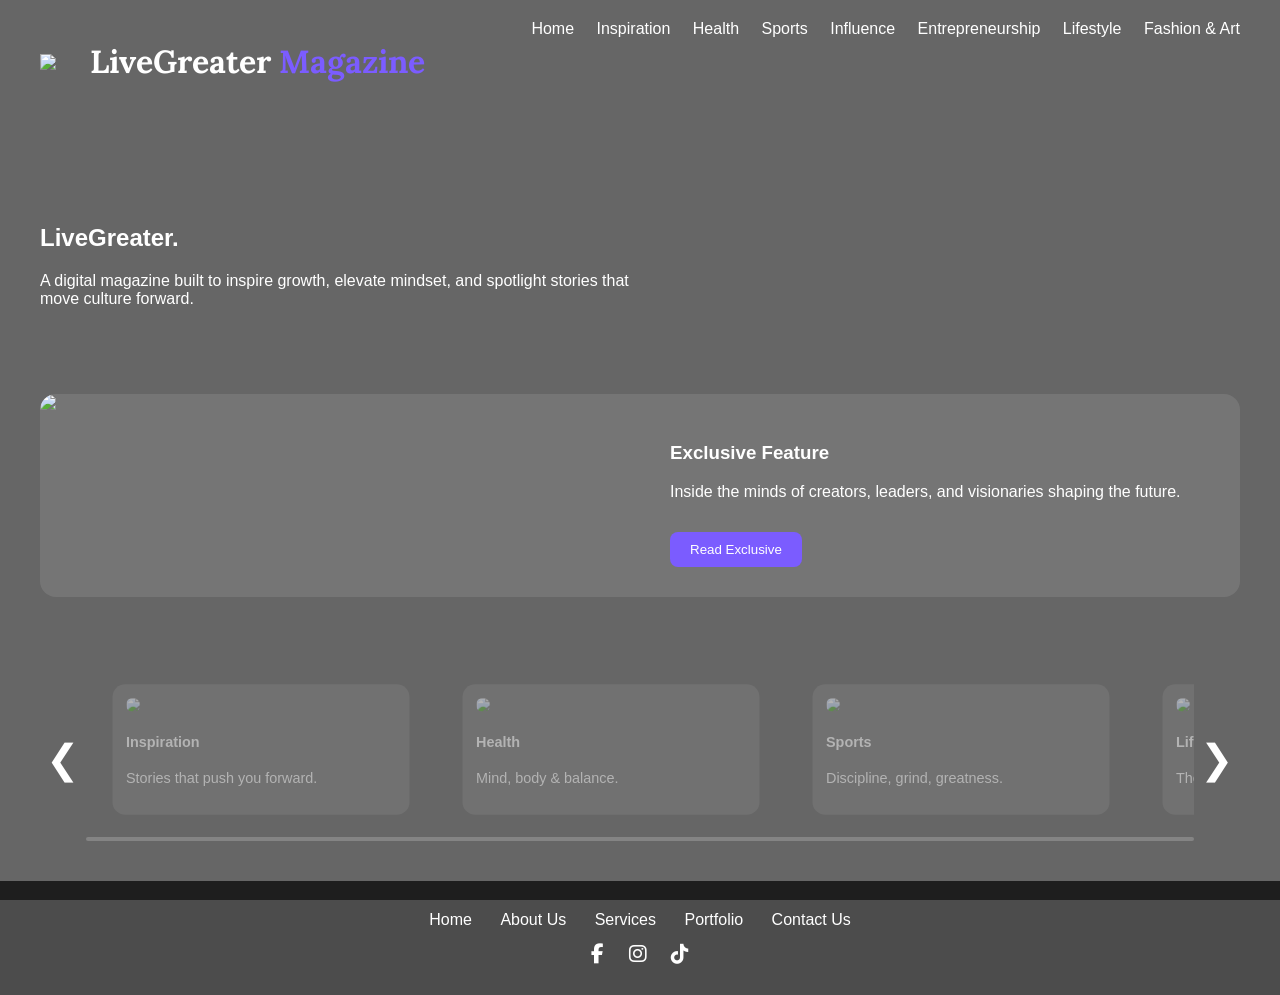
==== index.html @ 6fa76e42 "index css" ====
<!DOCTYPE html>
<html lang="en">
<head>
<meta charset="UTF-8">
<title>LiveGreater Magazine</title>

<link href="https://fonts.googleapis.com/css2?family=Lora:wght@700&display=swap" rel="stylesheet">
<link rel="stylesheet" href="https://cdnjs.cloudflare.com/ajax/libs/font-awesome/6.5.0/css/all.min.css">

<link rel="stylesheet" href="css codes\index.css">
</head>

<body>

<div class="bg-overlay"></div>

<header>
  <div class="logo">
    <img src="C:\Users\riche\OneDrive - CTU Career\Desktop\Luigi Website\images\Logo.jpeg">
    <h1>
      <span class="black">LiveGreater</span>
      <span class="purple">Magazine</span>
    </h1>
  </div>

  <nav>
    <a href="index.html" class="active">Home</a>
    <a href="inspiration.html">Inspiration</a>
    <a href="health.html">Health</a>
    <a href="sports.html">Sports</a>
    <a href="influence.html">Influence</a>
    <a href="entrepreneurship.html">Entrepreneurship</a>
    <a href="Lifestyle.html">Lifestyle</a>
    <a href="fashionart.html">Fashion & Art</a>
  </nav>
</header>

<section class="intro">
  <h2>LiveGreater.</h2>
  <div class="accent-line"></div>
  <p>
    A digital magazine built to inspire growth, elevate mindset,
    and spotlight stories that move culture forward.
  </p>
</section>

<section class="exclusive">
  <img src="C:\Users\riche\OneDrive - CTU Career\Desktop\Luigi Website\images\exclusive.JPG">
  <div class="exclusive-text">
    <h3>Exclusive Feature</h3>
    <p>
      Inside the minds of creators, leaders, and visionaries shaping the future.
    </p>
    <button class="primary-btn">Read Exclusive</button>
  </div>
</section>

<section class="slider-section">

  <button class="arrow left" onclick="slideLeft()">&#10094;</button>

  <div class="slider-window">
    <div class="slider-track" id="sliderTrack">

      <div class="card">
        <img src="C:\Users\riche\OneDrive - CTU Career\Desktop\Luigi Website\images\insp1.JPG">
        <h4>Inspiration</h4>
        <p>Stories that push you forward.</p>
      </div>

      <div class="card">
        <img src="C:\Users\riche\OneDrive - CTU Career\Desktop\Luigi Website\images\health.jpg">
        <h4>Health</h4>
        <p>Mind, body & balance.</p>
      </div>

      <div class="card">
        <img src="C:\Users\riche\OneDrive - CTU Career\Desktop\Luigi Website\images\sport.jpg">
        <h4>Sports</h4>
        <p>Discipline, grind, greatness.</p>
      </div>

      <div class="card">
        <img src="C:\Users\riche\OneDrive - CTU Career\Desktop\Luigi Website\images\lifefstyle1.JPG">
        <h4>Lifestyle</h4>
        <p>The art of living.</p>
      </div>

      <div class="card">
        <img src="C:\Users\riche\OneDrive - CTU Career\Desktop\Luigi Website\images\exclusive.JPG">
        <h4>Exclusive</h4>
        <p>Premium stories only.</p>
      </div>

    </div>

    <div class="progress-bar">
      <div class="progress"></div>
    </div>

  </div>

  <button class="arrow right" onclick="slideRight()">&#10095;</button>

</section>

<footer>
  <div class="footer-links">
    <a href="#">Home</a>
    <a href="#">About Us</a>
    <a href="#">Services</a>
    <a href="#">Portfolio</a>
    <a href="#">Contact Us</a>
  </div>

  <div class="socials">
    <i class="fab fa-facebook-f"></i>
    <i class="fab fa-instagram"></i>
    <i class="fab fa-tiktok"></i>
  </div>
</footer>

<script src="C:\Users\riche\OneDrive - CTU Career\Desktop\Luigi Website\JS codes\index.js"></script>
</body>
</html>
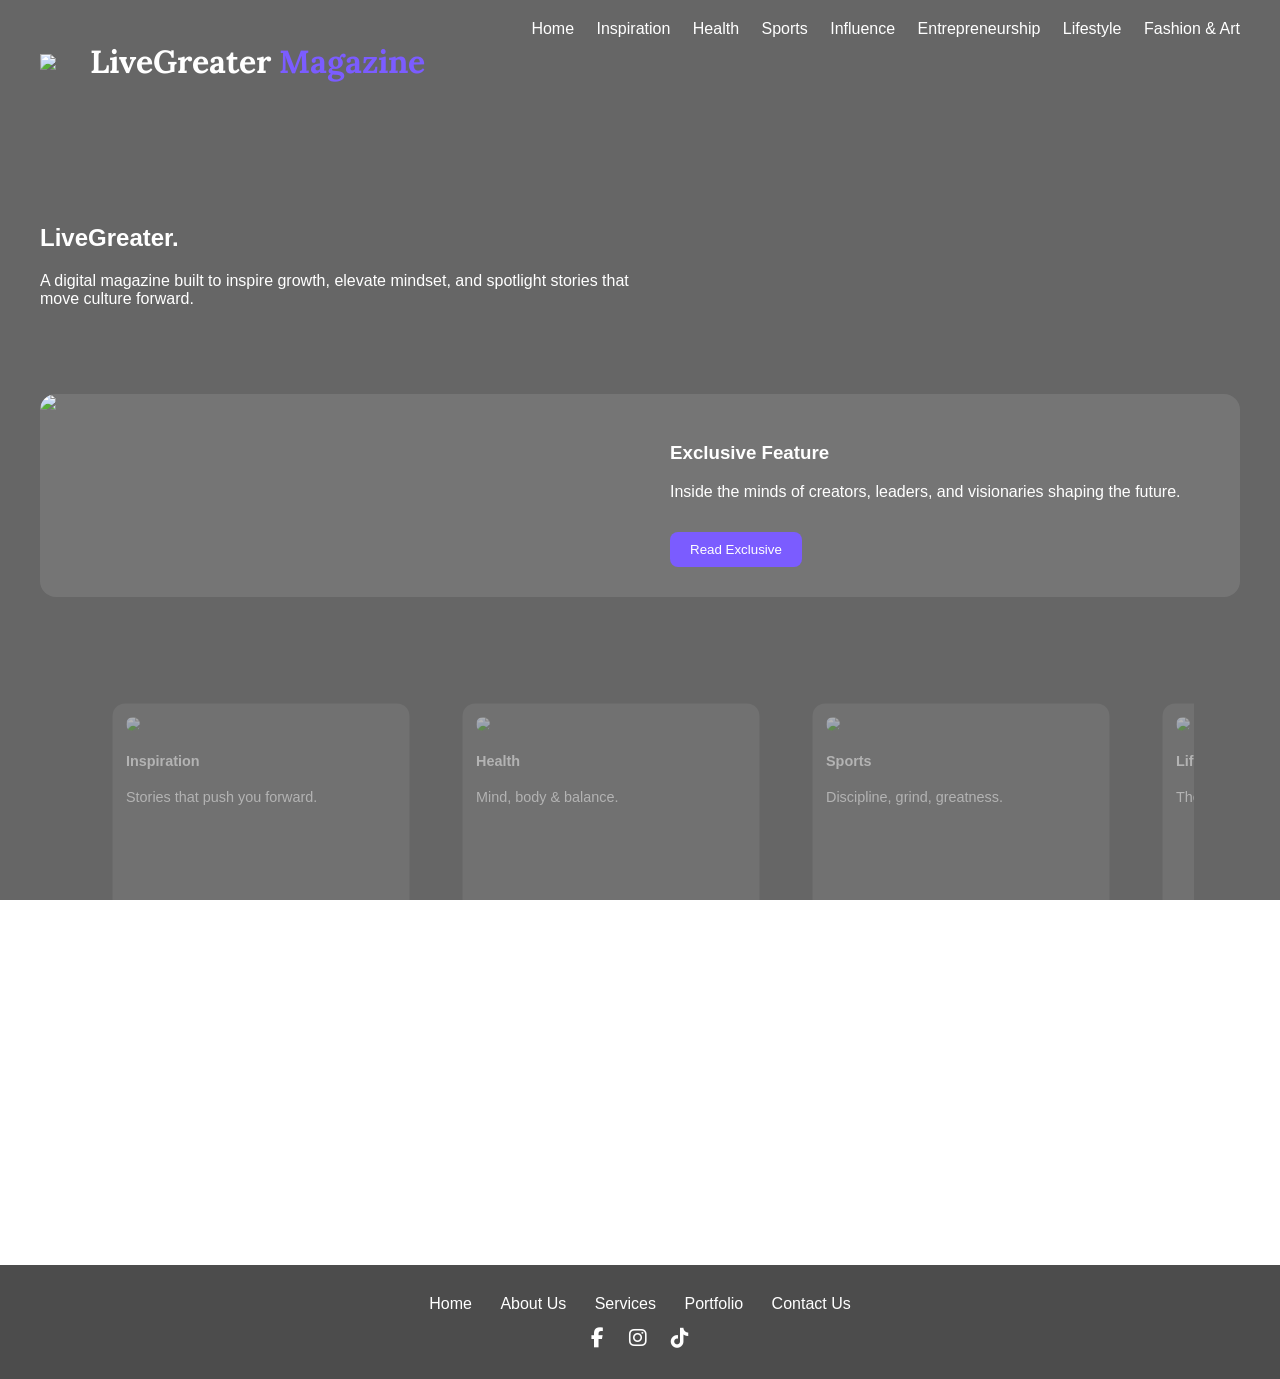
==== commit 4446eaae: "Merge branch 'main' of https://github.com/Tshiamo-RicheeyM/Luigi-Website--VS" ====
--- a/index.html
+++ b/index.html
@@ -87,7 +87,7 @@
       </div>
 
       <div class="card">
-        <img src="C:\Users\riche\OneDrive - CTU Career\Desktop\Luigi Website\images\exclusive.JPG">
+        <img src="images\exclusive.JPG">
         <h4>Exclusive</h4>
         <p>Premium stories only.</p>
       </div>
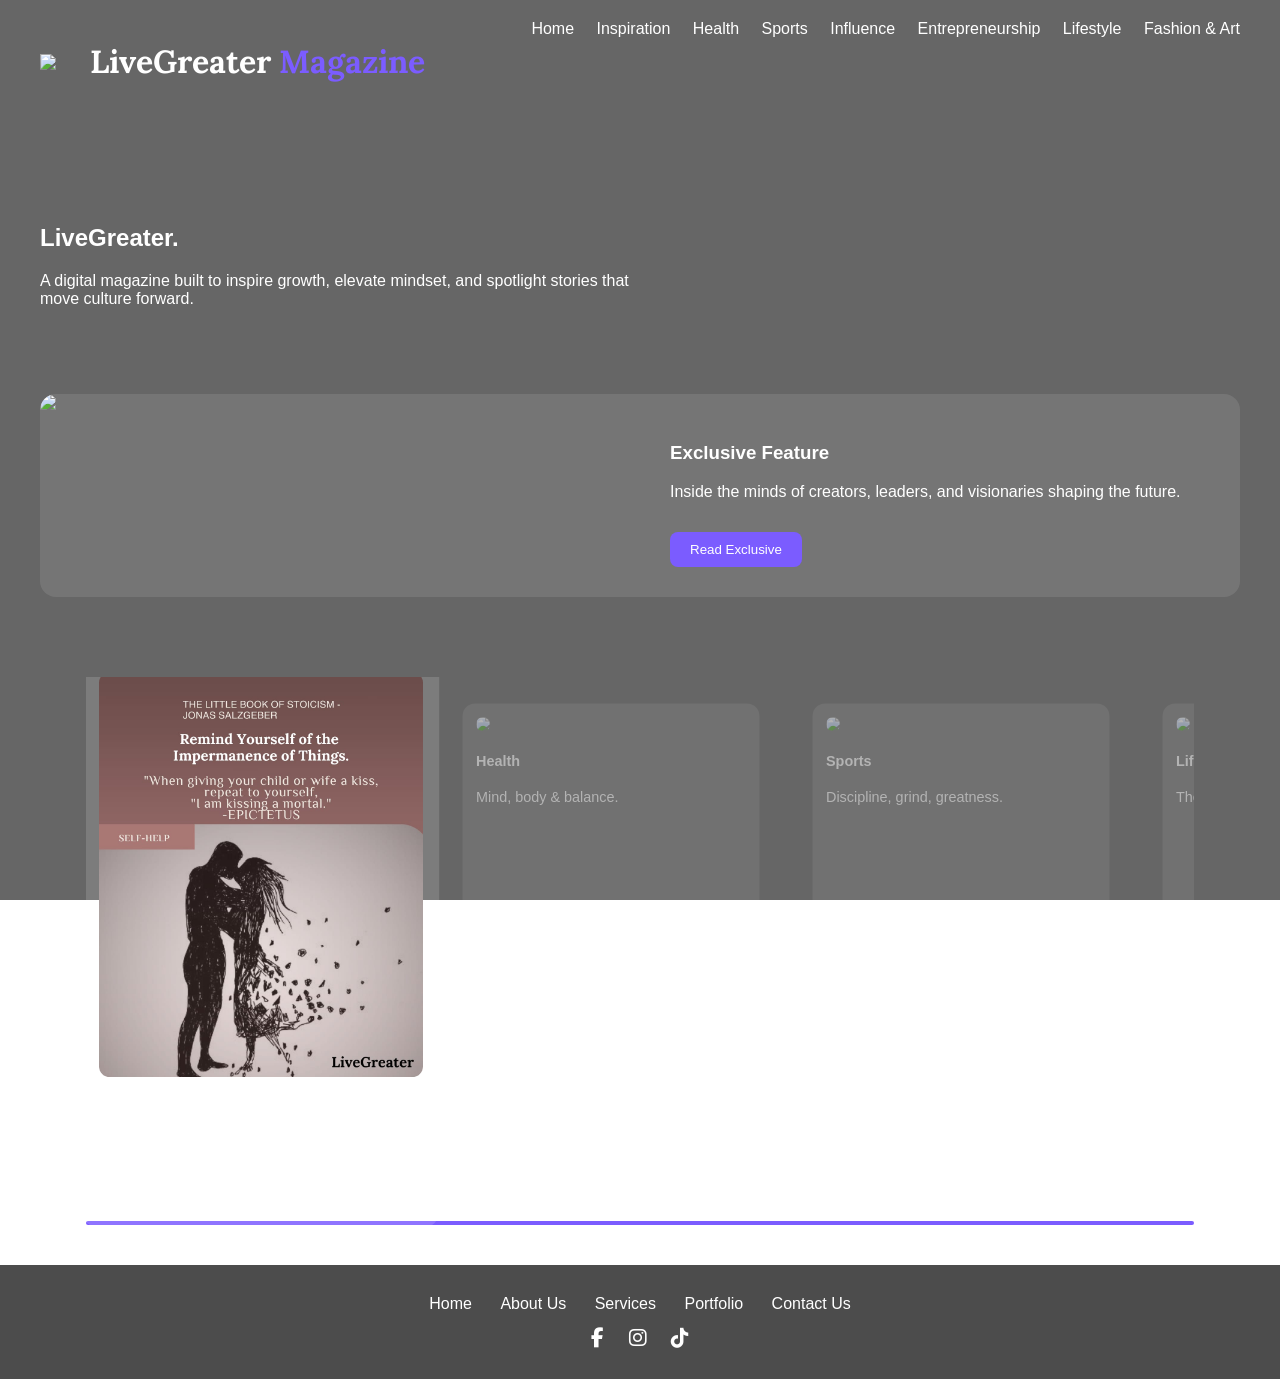
==== commit bb905e56: "files image" ====
--- a/index.html
+++ b/index.html
@@ -24,14 +24,14 @@
   </div>
 
   <nav>
-    <a href="index.html" class="active">Home</a>
-    <a href="inspiration.html">Inspiration</a>
-    <a href="health.html">Health</a>
-    <a href="sports.html">Sports</a>
-    <a href="influence.html">Influence</a>
-    <a href="entrepreneurship.html">Entrepreneurship</a>
-    <a href="Lifestyle.html">Lifestyle</a>
-    <a href="fashionart.html">Fashion & Art</a>
+    <a href="html codes\index.html" class="active">Home</a>
+    <a href="html codes\inspiration.html">Inspiration</a>
+    <a href="html codes\health.html">Health</a>
+    <a href="html codes\sports.html">Sports</a>
+    <a href="html codes\influence.html">Influence</a>
+    <a href="html codes\entrepreneurship.html">Entrepreneurship</a>
+    <a href="html codes\Lifestyle.html">Lifestyle</a>
+    <a href="html codes\fashionart.html">Fashion & Art</a>
   </nav>
 </header>
 
@@ -63,7 +63,7 @@
     <div class="slider-track" id="sliderTrack">
 
       <div class="card">
-        <img src="C:\Users\riche\OneDrive - CTU Career\Desktop\Luigi Website\images\insp1.JPG">
+        <img src="\images\insp1.JPG">
         <h4>Inspiration</h4>
         <p>Stories that push you forward.</p>
       </div>
@@ -120,6 +120,6 @@
   </div>
 </footer>
 
-<script src="C:\Users\riche\OneDrive - CTU Career\Desktop\Luigi Website\JS codes\index.js"></script>
+<script src="JS codes\index.js"></script>
 </body>
 </html>
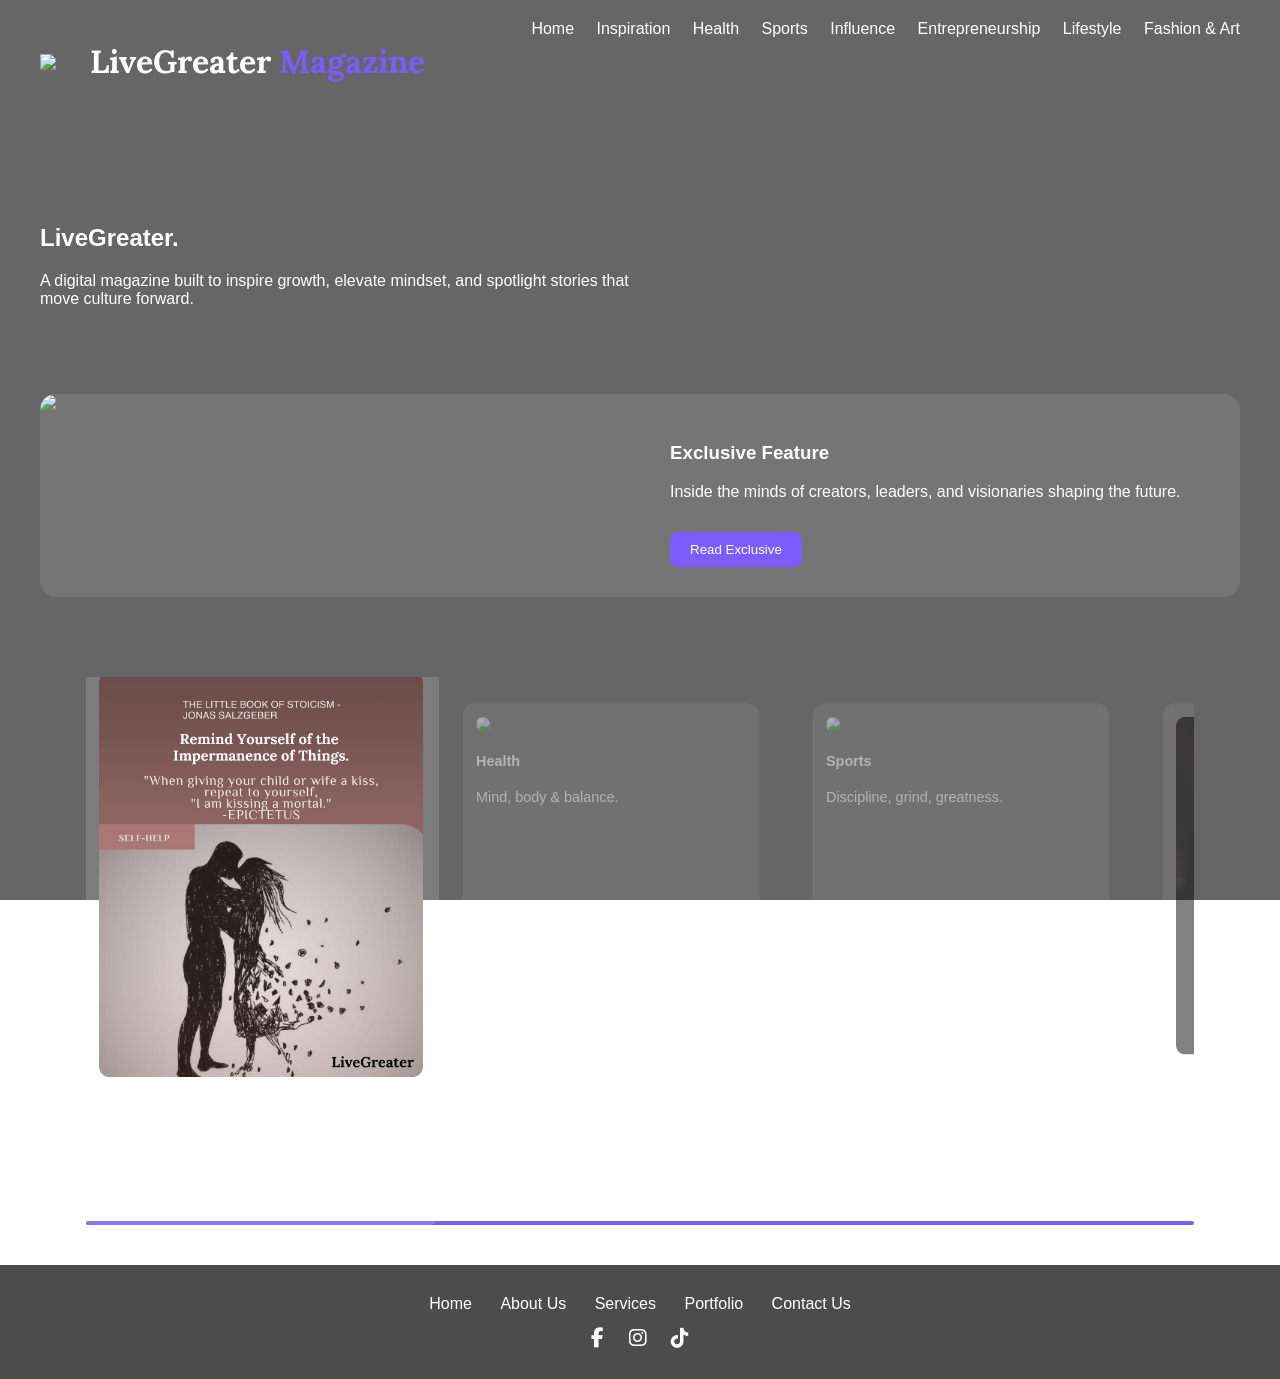
==== commit 0866657d: "Update image paths to relative URLs" ====
--- a/index.html
+++ b/index.html
@@ -69,19 +69,19 @@
       </div>
 
       <div class="card">
-        <img src="C:\Users\riche\OneDrive - CTU Career\Desktop\Luigi Website\images\health.jpg">
+        <img src="images\health.jpg">
         <h4>Health</h4>
         <p>Mind, body & balance.</p>
       </div>
 
       <div class="card">
-        <img src="C:\Users\riche\OneDrive - CTU Career\Desktop\Luigi Website\images\sport.jpg">
+        <img src="images\sport.jpg">
         <h4>Sports</h4>
         <p>Discipline, grind, greatness.</p>
       </div>
 
       <div class="card">
-        <img src="C:\Users\riche\OneDrive - CTU Career\Desktop\Luigi Website\images\lifefstyle1.JPG">
+        <img src="images\lifefstyle1.JPG">
         <h4>Lifestyle</h4>
         <p>The art of living.</p>
       </div>
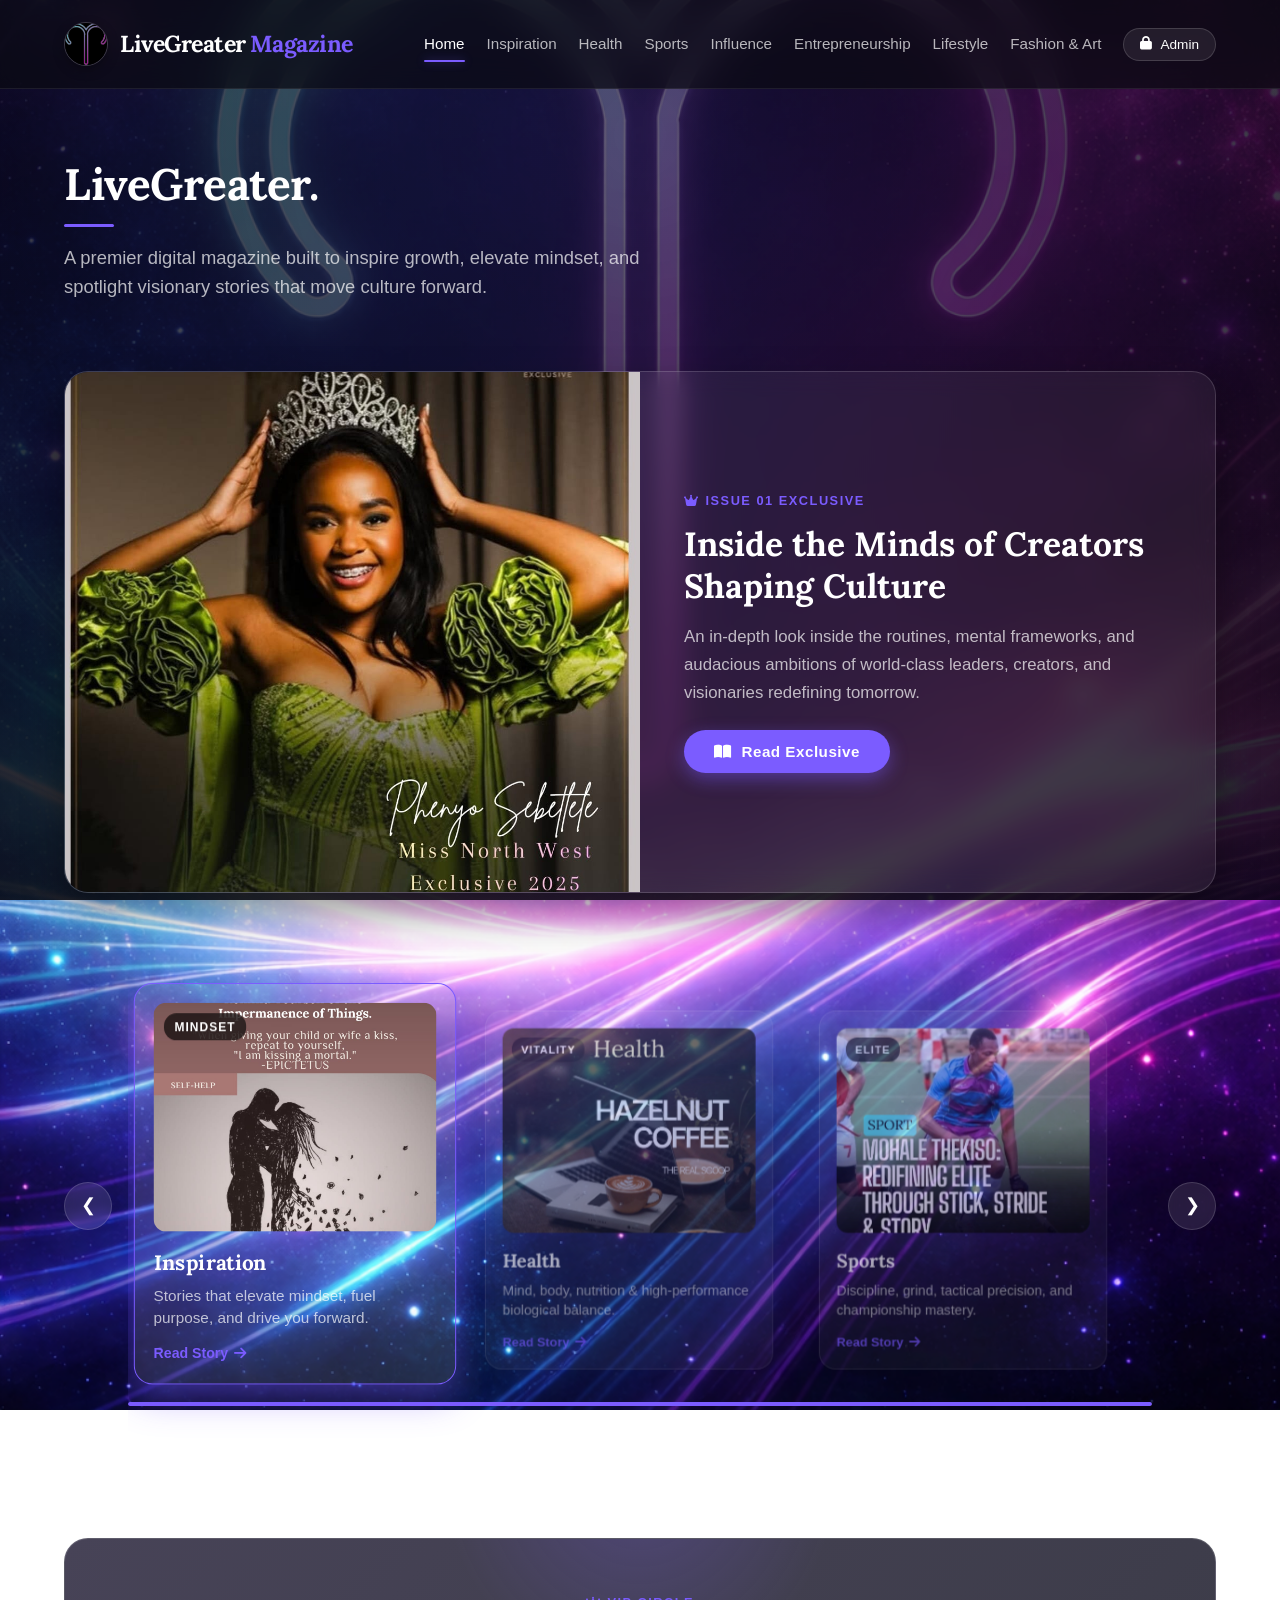
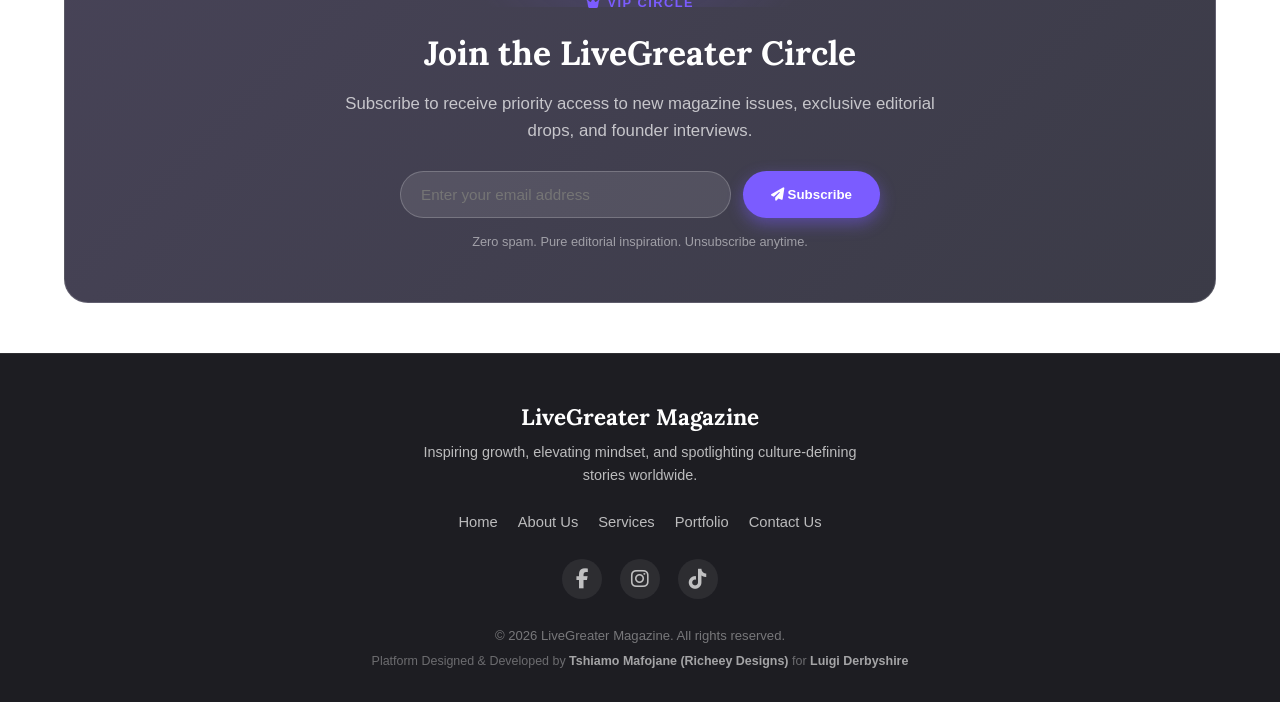
==== commit 05a07638: "Complete LiveGreater Magazine Phase 1: Responsive design, fix broken paths, interactive reader modal" ====
--- a/index.html
+++ b/index.html
@@ -1,95 +1,156 @@
 <!DOCTYPE html>
 <html lang="en">
 <head>
-<meta charset="UTF-8">
-<title>LiveGreater Magazine</title>
-
-<link href="https://fonts.googleapis.com/css2?family=Lora:wght@700&display=swap" rel="stylesheet">
-<link rel="stylesheet" href="https://cdnjs.cloudflare.com/ajax/libs/font-awesome/6.5.0/css/all.min.css">
-
-<link rel="stylesheet" href="css codes\index.css">
+  <meta charset="UTF-8">
+  <meta name="viewport" content="width=device-width, initial-scale=1.0">
+  <title>LiveGreater Magazine | Digital Publication Platform</title>
+
+  <!-- Typography & Icons -->
+  <link rel="preconnect" href="https://fonts.googleapis.com">
+  <link rel="preconnect" href="https://fonts.gstatic.com" crossorigin>
+  <link href="https://fonts.googleapis.com/css2?family=Lora:ital,wght@0,500;0,600;0,700;1,400&display=swap" rel="stylesheet">
+  <link rel="stylesheet" href="https://cdnjs.cloudflare.com/ajax/libs/font-awesome/6.5.0/css/all.min.css">
+
+  <!-- Stylesheets -->
+  <link rel="stylesheet" href="css codes/index.css">
 </head>
 
 <body>
 
 <div class="bg-overlay"></div>
 
+<!-- HEADER -->
 <header>
-  <div class="logo">
-    <img src="C:\Users\riche\OneDrive - CTU Career\Desktop\Luigi Website\images\Logo.jpeg">
+  <a href="index.html" class="logo">
+    <img src="images/Logo.jpeg" alt="LiveGreater Magazine Logo">
     <h1>
       <span class="black">LiveGreater</span>
       <span class="purple">Magazine</span>
     </h1>
-  </div>
+  </a>
 
   <nav>
-    <a href="html codes\index.html" class="active">Home</a>
-    <a href="html codes\inspiration.html">Inspiration</a>
-    <a href="html codes\health.html">Health</a>
-    <a href="html codes\sports.html">Sports</a>
-    <a href="html codes\influence.html">Influence</a>
-    <a href="html codes\entrepreneurship.html">Entrepreneurship</a>
-    <a href="html codes\Lifestyle.html">Lifestyle</a>
-    <a href="html codes\fashionart.html">Fashion & Art</a>
+    <a href="index.html" class="active">Home</a>
+    <a href="html codes/inspiration.html">Inspiration</a>
+    <a href="html codes/health.html">Health</a>
+    <a href="html codes/sports.html">Sports</a>
+    <a href="html codes/influence.html">Influence</a>
+    <a href="html codes/entrepreneurship.html">Entrepreneurship</a>
+    <a href="html codes/lifestyle.html">Lifestyle</a>
+    <a href="html codes/fashionart.html">Fashion & Art</a>
   </nav>
 </header>
 
+<!-- INTRO -->
 <section class="intro">
   <h2>LiveGreater.</h2>
   <div class="accent-line"></div>
   <p>
-    A digital magazine built to inspire growth, elevate mindset,
-    and spotlight stories that move culture forward.
+    A premier digital magazine built to inspire growth, elevate mindset,
+    and spotlight visionary stories that move culture forward.
   </p>
 </section>
 
+<!-- EXCLUSIVE HERO FEATURE -->
 <section class="exclusive">
-  <img src="C:\Users\riche\OneDrive - CTU Career\Desktop\Luigi Website\images\exclusive.JPG">
+  <img src="images/exclusive.JPG" alt="Exclusive Editorial Feature Cover">
   <div class="exclusive-text">
-    <h3>Exclusive Feature</h3>
+    <span class="feature-badge"><i class="fas fa-crown"></i> ISSUE 01 EXCLUSIVE</span>
+    <h3>Inside the Minds of Creators Shaping Culture</h3>
     <p>
-      Inside the minds of creators, leaders, and visionaries shaping the future.
+      An in-depth look inside the routines, mental frameworks, and audacious ambitions of
+      world-class leaders, creators, and visionaries redefining tomorrow.
     </p>
-    <button class="primary-btn">Read Exclusive</button>
-  </div>
-</section>
-
+    <button class="primary-btn"><i class="fas fa-book-open"></i> Read Exclusive</button>
+  </div>
+</section>
+
+<!-- SLIDER SECTION -->
 <section class="slider-section">
 
-  <button class="arrow left" onclick="slideLeft()">&#10094;</button>
+  <button class="arrow left" aria-label="Previous slide">&#10094;</button>
 
   <div class="slider-window">
     <div class="slider-track" id="sliderTrack">
 
       <div class="card">
-        <img src="\images\insp1.JPG">
+        <div class="card-img-wrapper">
+          <span class="card-tag">Mindset</span>
+          <img src="images/insp1.JPG" alt="Inspiration Cover">
+        </div>
         <h4>Inspiration</h4>
-        <p>Stories that push you forward.</p>
-      </div>
-
-      <div class="card">
-        <img src="images\health.jpg">
+        <p>Stories that elevate mindset, fuel purpose, and drive you forward.</p>
+        <span class="card-read-more">Read Story <i class="fas fa-arrow-right"></i></span>
+      </div>
+
+      <div class="card">
+        <div class="card-img-wrapper">
+          <span class="card-tag">Vitality</span>
+          <img src="images/health.JPG" alt="Health Cover">
+        </div>
         <h4>Health</h4>
-        <p>Mind, body & balance.</p>
-      </div>
-
-      <div class="card">
-        <img src="images\sport.jpg">
+        <p>Mind, body, nutrition & high-performance biological balance.</p>
+        <span class="card-read-more">Read Story <i class="fas fa-arrow-right"></i></span>
+      </div>
+
+      <div class="card">
+        <div class="card-img-wrapper">
+          <span class="card-tag">Elite</span>
+          <img src="images/sport.JPG" alt="Sports Cover">
+        </div>
         <h4>Sports</h4>
-        <p>Discipline, grind, greatness.</p>
-      </div>
-
-      <div class="card">
-        <img src="images\lifefstyle1.JPG">
+        <p>Discipline, grind, tactical precision, and championship mastery.</p>
+        <span class="card-read-more">Read Story <i class="fas fa-arrow-right"></i></span>
+      </div>
+
+      <div class="card">
+        <div class="card-img-wrapper">
+          <span class="card-tag">Curated</span>
+          <img src="images/travel.JPG" alt="Lifestyle Cover">
+        </div>
         <h4>Lifestyle</h4>
-        <p>The art of living.</p>
-      </div>
-
-      <div class="card">
-        <img src="images\exclusive.JPG">
+        <p>The art of curated living, elevated spaces, and daily rituals.</p>
+        <span class="card-read-more">Read Story <i class="fas fa-arrow-right"></i></span>
+      </div>
+
+      <div class="card">
+        <div class="card-img-wrapper">
+          <span class="card-tag">Visionary</span>
+          <img src="images/entrepreneur.JPG" alt="Entrepreneurship Cover">
+        </div>
+        <h4>Entrepreneurship</h4>
+        <p>Blueprints, execution, capital strategy, and scaling systems.</p>
+        <span class="card-read-more">Read Story <i class="fas fa-arrow-right"></i></span>
+      </div>
+
+      <div class="card">
+        <div class="card-img-wrapper">
+          <span class="card-tag">Aesthetic</span>
+          <img src="images/fashion.JPG" alt="Fashion and Art Cover">
+        </div>
+        <h4>Fashion & Art</h4>
+        <p>Avant-garde silhouettes, identity, and wearable culture.</p>
+        <span class="card-read-more">Read Story <i class="fas fa-arrow-right"></i></span>
+      </div>
+
+      <div class="card">
+        <div class="card-img-wrapper">
+          <span class="card-tag">Culture</span>
+          <img src="images/influence.JPG" alt="Influence Cover">
+        </div>
+        <h4>Influence</h4>
+        <p>Power, presence, perspective, and the architecture of impact.</p>
+        <span class="card-read-more">Read Story <i class="fas fa-arrow-right"></i></span>
+      </div>
+
+      <div class="card">
+        <div class="card-img-wrapper">
+          <span class="card-tag">Premiere</span>
+          <img src="images/exclusive.JPG" alt="Exclusive Editorial Drop">
+        </div>
         <h4>Exclusive</h4>
-        <p>Premium stories only.</p>
+        <p>Premium editorial drops reserved for our inner circle.</p>
+        <span class="card-read-more">Read Story <i class="fas fa-arrow-right"></i></span>
       </div>
 
     </div>
@@ -100,13 +161,33 @@
 
   </div>
 
-  <button class="arrow right" onclick="slideRight()">&#10095;</button>
-
-</section>
-
+  <button class="arrow right" aria-label="Next slide">&#10095;</button>
+
+</section>
+
+<!-- NEWSLETTER / VIP CIRCLE -->
+<section class="newsletter-section">
+  <div class="newsletter-content">
+    <span class="feature-badge"><i class="fas fa-crown"></i> VIP CIRCLE</span>
+    <h3>Join the LiveGreater Circle</h3>
+    <p>Subscribe to receive priority access to new magazine issues, exclusive editorial drops, and founder interviews.</p>
+    <form class="newsletter-form" id="newsletterForm">
+      <input type="email" placeholder="Enter your email address" required aria-label="Email address">
+      <button type="submit"><i class="fas fa-paper-plane"></i> Subscribe</button>
+    </form>
+    <div class="newsletter-note">Zero spam. Pure editorial inspiration. Unsubscribe anytime.</div>
+  </div>
+</section>
+
+<!-- FOOTER -->
 <footer>
+  <div class="footer-brand">
+    <h4>LiveGreater Magazine</h4>
+    <p>Inspiring growth, elevating mindset, and spotlighting culture-defining stories worldwide.</p>
+  </div>
+
   <div class="footer-links">
-    <a href="#">Home</a>
+    <a href="index.html">Home</a>
     <a href="#">About Us</a>
     <a href="#">Services</a>
     <a href="#">Portfolio</a>
@@ -114,12 +195,15 @@
   </div>
 
   <div class="socials">
-    <i class="fab fa-facebook-f"></i>
-    <i class="fab fa-instagram"></i>
-    <i class="fab fa-tiktok"></i>
-  </div>
+    <a href="https://facebook.com" target="_blank" rel="noopener" aria-label="Facebook"><i class="fab fa-facebook-f"></i></a>
+    <a href="https://instagram.com" target="_blank" rel="noopener" aria-label="Instagram"><i class="fab fa-instagram"></i></a>
+    <a href="https://tiktok.com" target="_blank" rel="noopener" aria-label="TikTok"><i class="fab fa-tiktok"></i></a>
+  </div>
+
+  <div class="copyright">&copy; 2026 LiveGreater Magazine. All rights reserved.</div>
+  <div class="developer-credit">Platform Designed & Developed by <strong>Tshiamo Mafojane (Richeey Designs)</strong> for <strong>Luigi Derbyshire</strong></div>
 </footer>
 
-<script src="JS codes\index.js"></script>
+<script src="JS codes/main.js"></script>
 </body>
 </html>
--- a/css codes/index.css
+++ b/css codes/index.css
@@ -0,0 +1,17 @@
+@import url("common.css");
+
+:root {
+  --primary: #7b5cff;
+  --primary-glow: rgba(123, 92, 255, 0.45);
+}
+
+body {
+  background: url("../images/backimage.PNG") center/cover no-repeat fixed;
+}
+
+.bg-overlay {
+  position: fixed;
+  inset: 0;
+  background: radial-gradient(circle at 50% 15%, rgba(20, 15, 45, 0.65) 0%, rgba(5, 5, 12, 0.88) 100%);
+  z-index: -1;
+}
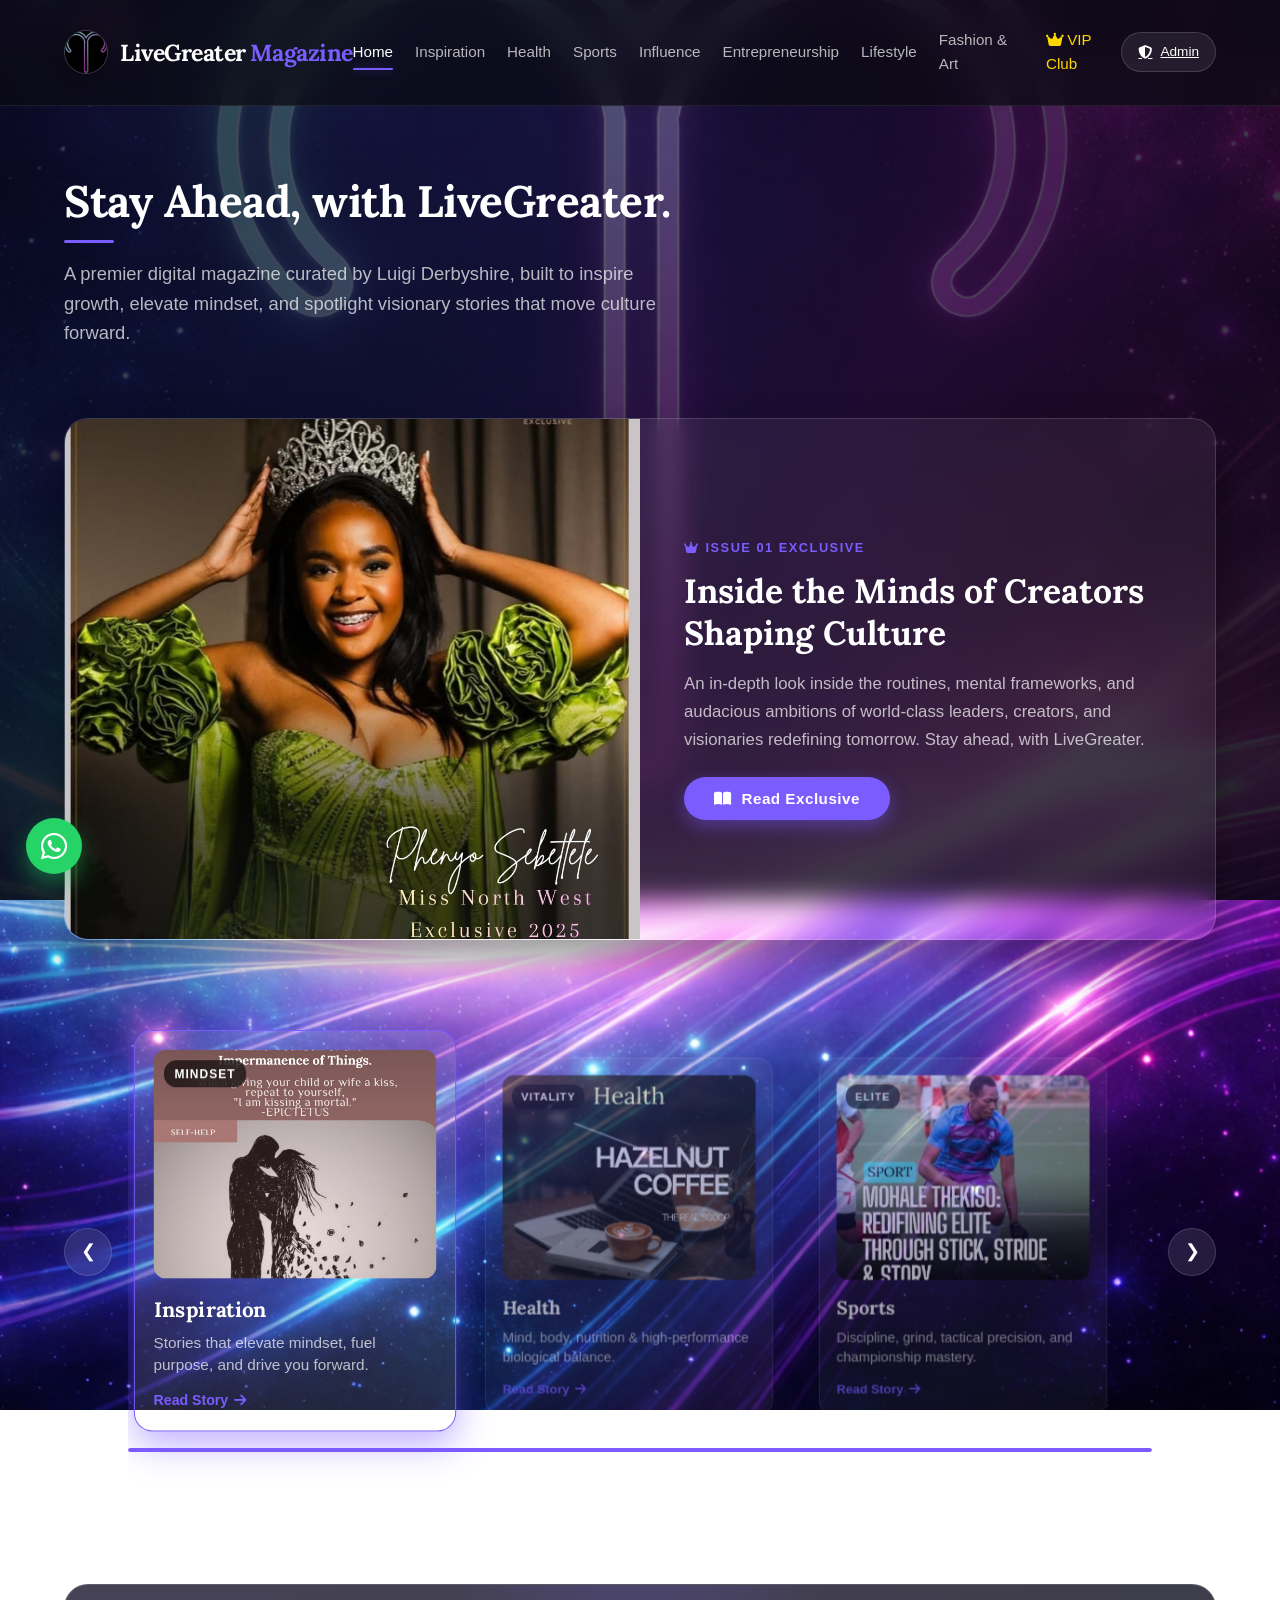
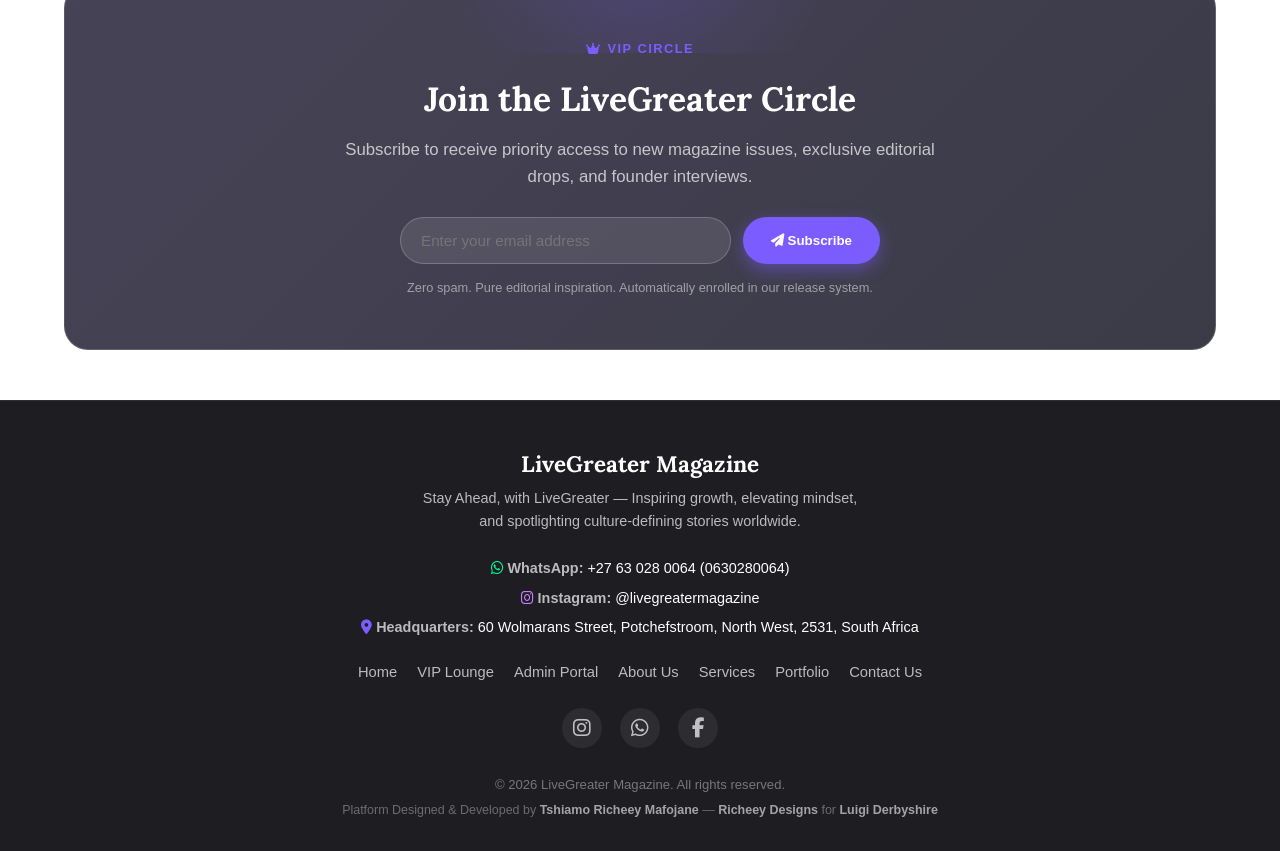
==== commit 4c273b60: "Add dedicated Admin page, VIP subscriber portal, Instagram, WhatsApp, Potchefstroom location, and de" ====
--- a/index.html
+++ b/index.html
@@ -38,15 +38,20 @@
     <a href="html codes/entrepreneurship.html">Entrepreneurship</a>
     <a href="html codes/lifestyle.html">Lifestyle</a>
     <a href="html codes/fashionart.html">Fashion & Art</a>
+    <a href="vip.html" style="color: #ffd700;"><i class="fas fa-crown"></i> VIP Club</a>
   </nav>
+
+  <div class="nav-actions">
+    <a href="admin.html" class="admin-nav-btn"><i class="fas fa-shield-alt"></i> Admin</a>
+  </div>
 </header>
 
 <!-- INTRO -->
 <section class="intro">
-  <h2>LiveGreater.</h2>
+  <h2>Stay Ahead, with LiveGreater.</h2>
   <div class="accent-line"></div>
   <p>
-    A premier digital magazine built to inspire growth, elevate mindset,
+    A premier digital magazine curated by Luigi Derbyshire, built to inspire growth, elevate mindset,
     and spotlight visionary stories that move culture forward.
   </p>
 </section>
@@ -59,7 +64,7 @@
     <h3>Inside the Minds of Creators Shaping Culture</h3>
     <p>
       An in-depth look inside the routines, mental frameworks, and audacious ambitions of
-      world-class leaders, creators, and visionaries redefining tomorrow.
+      world-class leaders, creators, and visionaries redefining tomorrow. Stay ahead, with LiveGreater.
     </p>
     <button class="primary-btn"><i class="fas fa-book-open"></i> Read Exclusive</button>
   </div>
@@ -175,7 +180,7 @@
       <input type="email" placeholder="Enter your email address" required aria-label="Email address">
       <button type="submit"><i class="fas fa-paper-plane"></i> Subscribe</button>
     </form>
-    <div class="newsletter-note">Zero spam. Pure editorial inspiration. Unsubscribe anytime.</div>
+    <div class="newsletter-note">Zero spam. Pure editorial inspiration. Automatically enrolled in our release system.</div>
   </div>
 </section>
 
@@ -183,11 +188,30 @@
 <footer>
   <div class="footer-brand">
     <h4>LiveGreater Magazine</h4>
-    <p>Inspiring growth, elevating mindset, and spotlighting culture-defining stories worldwide.</p>
+    <p>Stay Ahead, with LiveGreater — Inspiring growth, elevating mindset, and spotlighting culture-defining stories worldwide.</p>
+  </div>
+
+  <div class="footer-contact-details" style="margin-bottom: 22px; color: var(--text-muted); font-size: 0.9rem;">
+    <p style="margin-bottom: 6px;">
+      <i class="fab fa-whatsapp" style="color: #00ff99;"></i> <strong>WhatsApp:</strong> 
+      <a href="https://wa.me/27630280064" target="_blank" style="color: #fff; text-decoration: none;">+27 63 028 0064 (0630280064)</a>
+    </p>
+    <p style="margin-bottom: 6px;">
+      <i class="fab fa-instagram" style="color: #c77dff;"></i> <strong>Instagram:</strong> 
+      <a href="https://www.instagram.com/livegreatermagazine?rpxt=MnJ3dDU0cjhucjIx" target="_blank" style="color: #fff; text-decoration: none;">@livegreatermagazine</a>
+    </p>
+    <p>
+      <i class="fas fa-map-marker-alt" style="color: var(--primary);"></i> <strong>Headquarters:</strong> 
+      <a href="https://maps.apple.com/place?address=60%20Wolmarans%20Street,%20Potchefstroom,%20North%20West,%202531,%20South%20Africa&coordinate=-26.716500,27.095500&name=60%20Wolmarans%20Street&map=explore" target="_blank" style="color: #fff; text-decoration: none;">
+        60 Wolmarans Street, Potchefstroom, North West, 2531, South Africa
+      </a>
+    </p>
   </div>
 
   <div class="footer-links">
     <a href="index.html">Home</a>
+    <a href="vip.html">VIP Lounge</a>
+    <a href="admin.html">Admin Portal</a>
     <a href="#">About Us</a>
     <a href="#">Services</a>
     <a href="#">Portfolio</a>
@@ -195,13 +219,15 @@
   </div>
 
   <div class="socials">
+    <a href="https://www.instagram.com/livegreatermagazine?rpxt=MnJ3dDU0cjhucjIx" target="_blank" rel="noopener" aria-label="Instagram"><i class="fab fa-instagram"></i></a>
+    <a href="https://wa.me/27630280064" target="_blank" rel="noopener" aria-label="WhatsApp"><i class="fab fa-whatsapp"></i></a>
     <a href="https://facebook.com" target="_blank" rel="noopener" aria-label="Facebook"><i class="fab fa-facebook-f"></i></a>
-    <a href="https://instagram.com" target="_blank" rel="noopener" aria-label="Instagram"><i class="fab fa-instagram"></i></a>
-    <a href="https://tiktok.com" target="_blank" rel="noopener" aria-label="TikTok"><i class="fab fa-tiktok"></i></a>
   </div>
 
   <div class="copyright">&copy; 2026 LiveGreater Magazine. All rights reserved.</div>
-  <div class="developer-credit">Platform Designed & Developed by <strong>Tshiamo Mafojane (Richeey Designs)</strong> for <strong>Luigi Derbyshire</strong></div>
+  <div class="developer-credit">
+    Platform Designed & Developed by <strong>Tshiamo Richeey Mafojane</strong> — <strong>Richeey Designs</strong> for <strong>Luigi Derbyshire</strong>
+  </div>
 </footer>
 
 <script src="JS codes/main.js"></script>
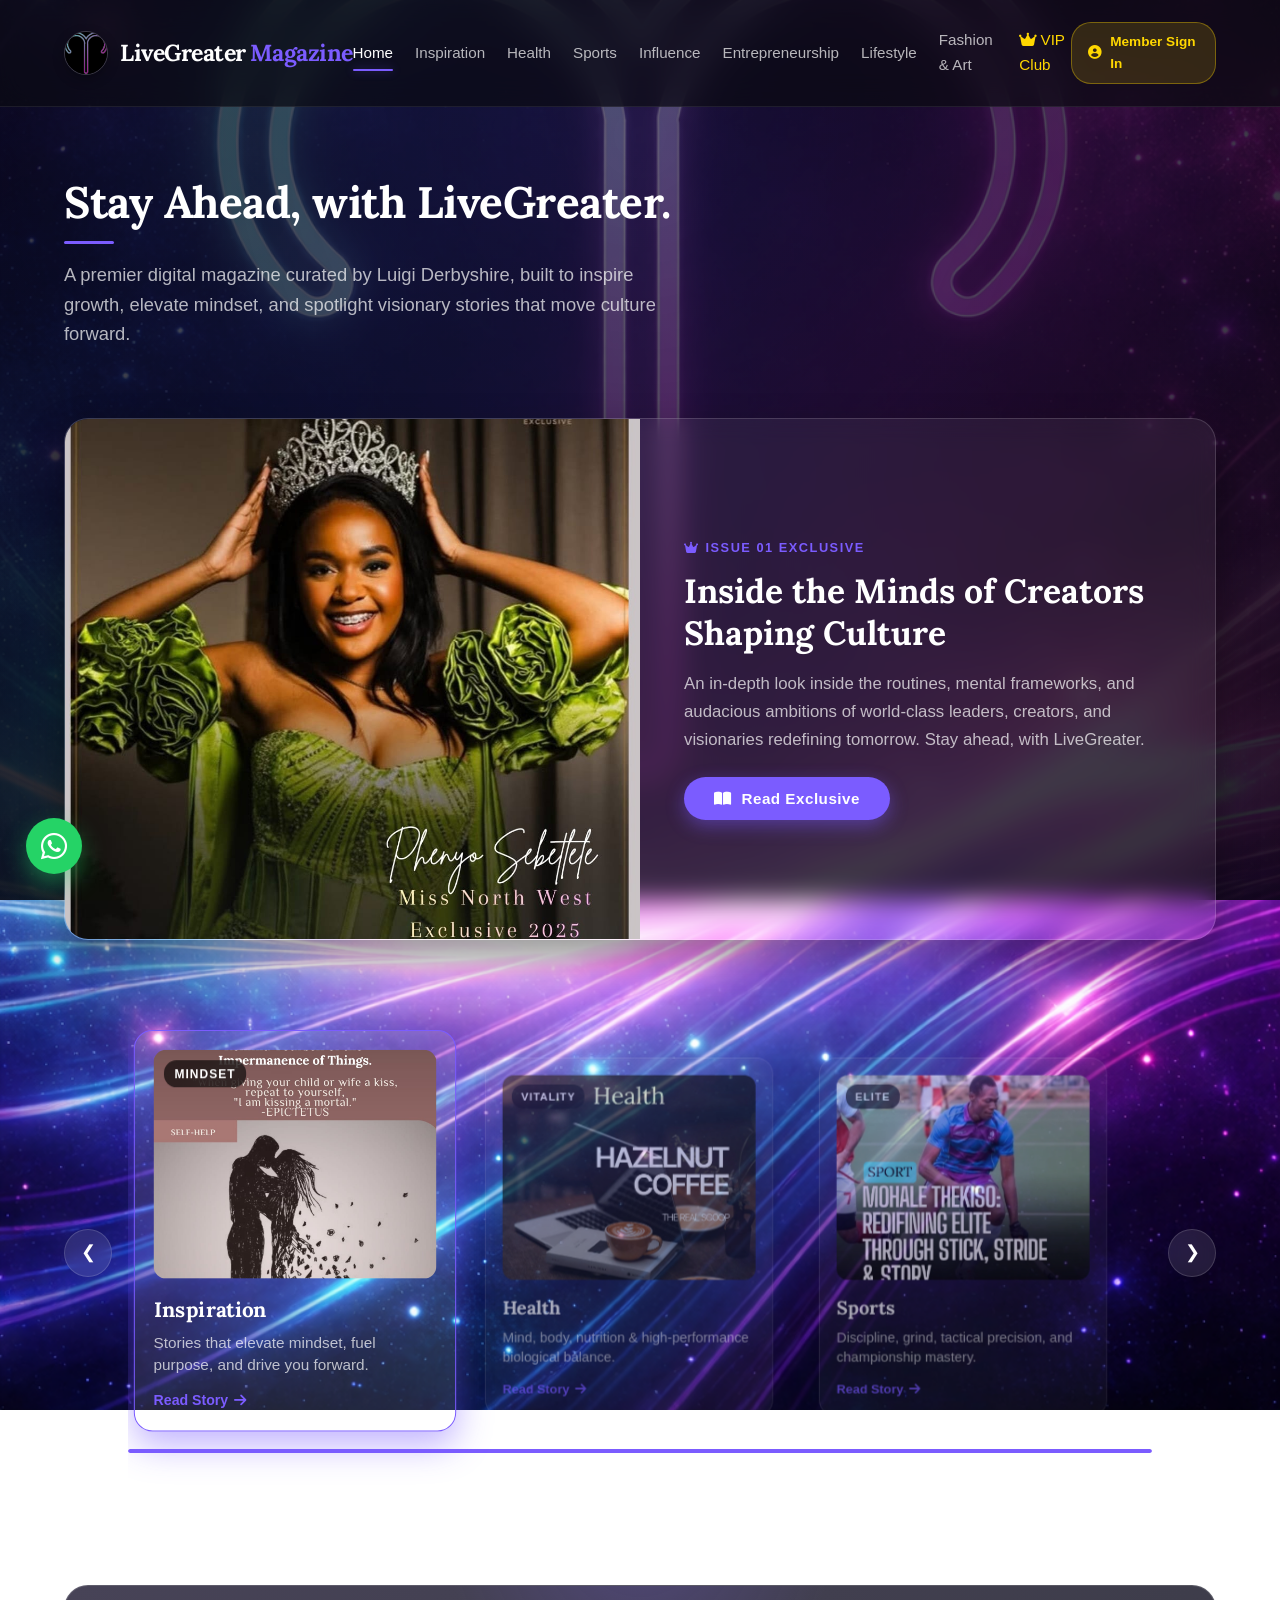
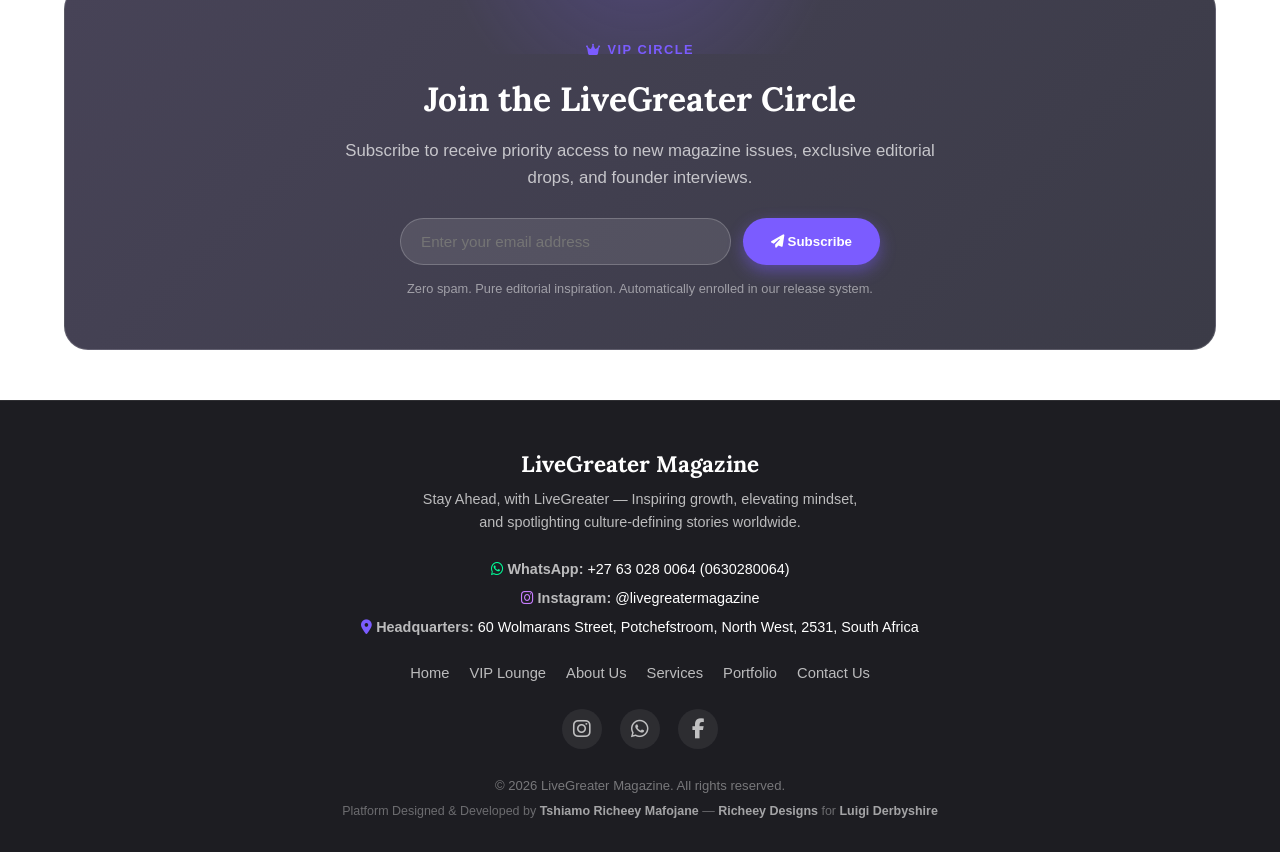
==== commit f64bb5c1: "Implement discreet unified login, admin password manager, client password record keeping, and hide a" ====
--- a/index.html
+++ b/index.html
@@ -42,7 +42,7 @@
   </nav>
 
   <div class="nav-actions">
-    <a href="admin.html" class="admin-nav-btn"><i class="fas fa-shield-alt"></i> Admin</a>
+    <a href="vip.html" class="vip-nav-btn" style="background: rgba(255, 215, 0, 0.15); border: 1px solid rgba(255, 215, 0, 0.35); color: #ffd700; padding: 8px 16px; border-radius: 20px; font-size: 0.85rem; text-decoration: none; display: inline-flex; align-items: center; gap: 8px; font-weight: 600;"><i class="fas fa-user-circle"></i> Member Sign In</a>
   </div>
 </header>
 
@@ -211,7 +211,6 @@
   <div class="footer-links">
     <a href="index.html">Home</a>
     <a href="vip.html">VIP Lounge</a>
-    <a href="admin.html">Admin Portal</a>
     <a href="#">About Us</a>
     <a href="#">Services</a>
     <a href="#">Portfolio</a>
